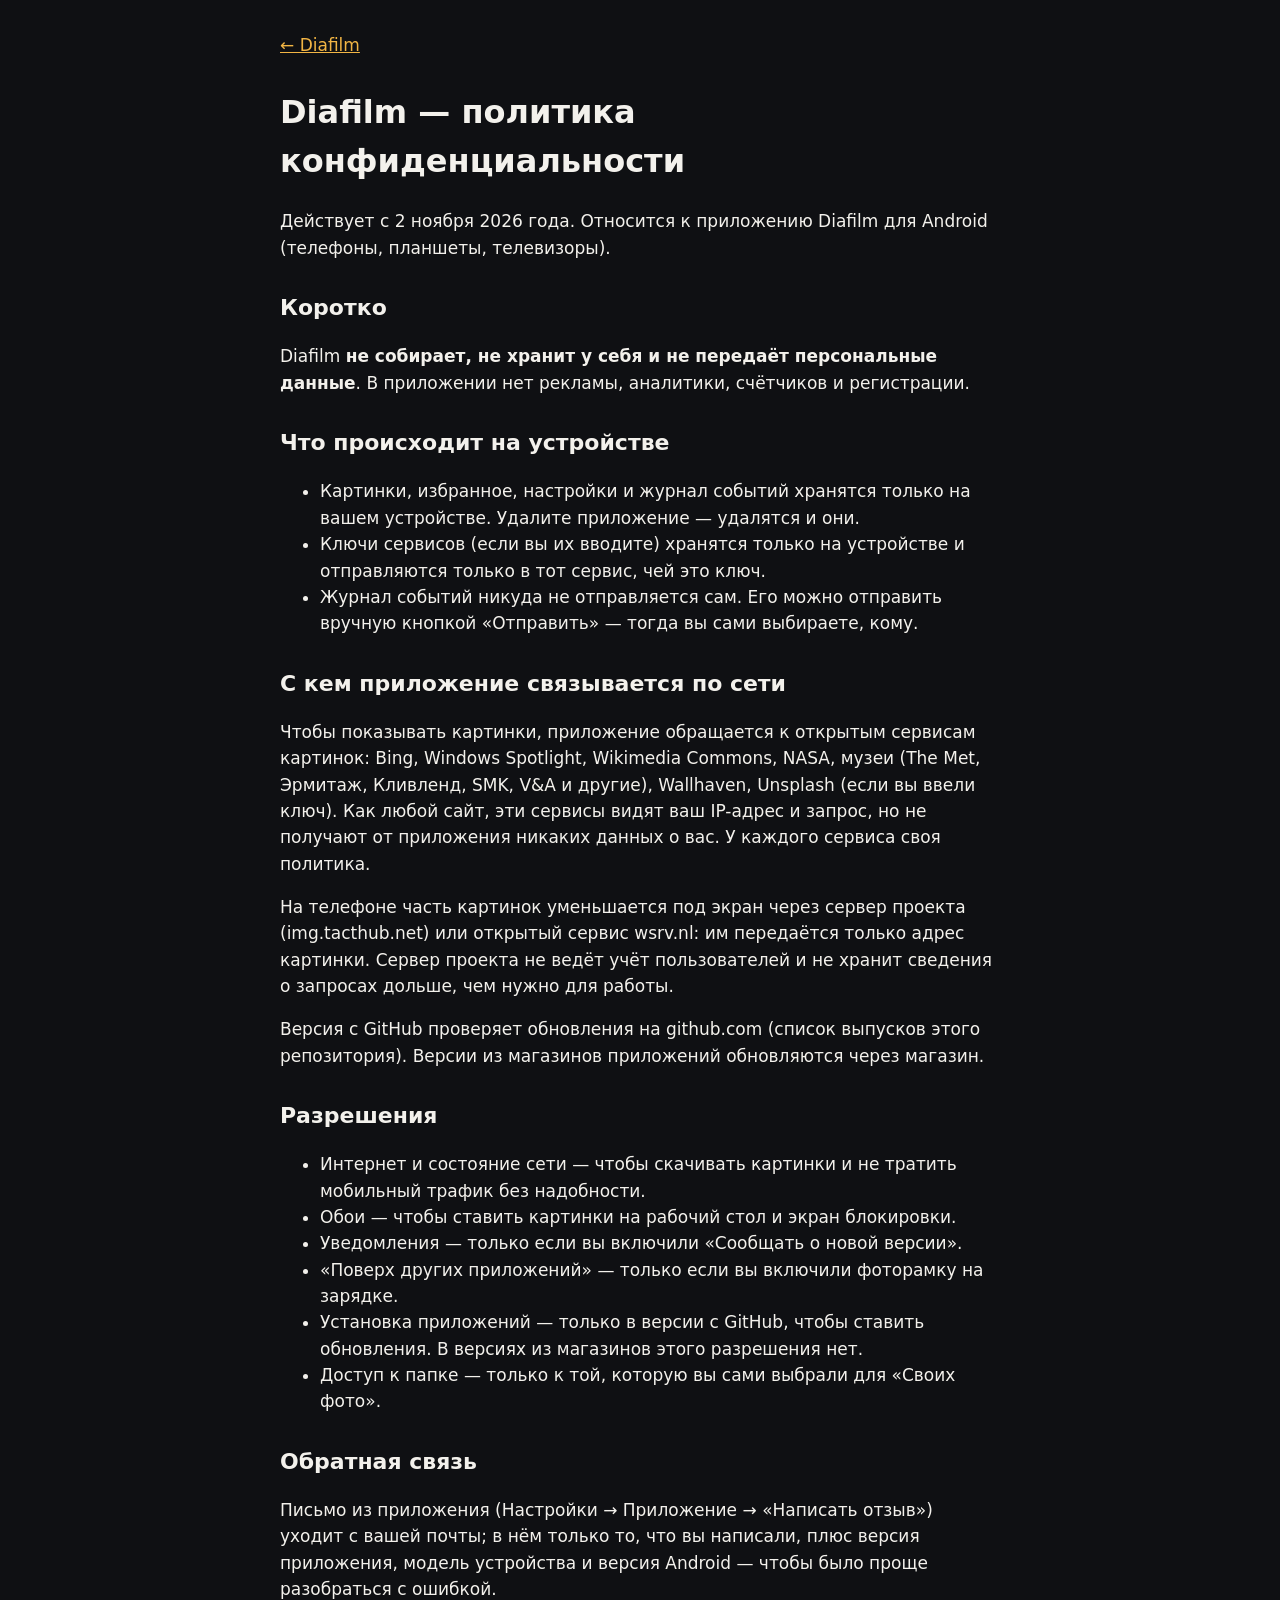
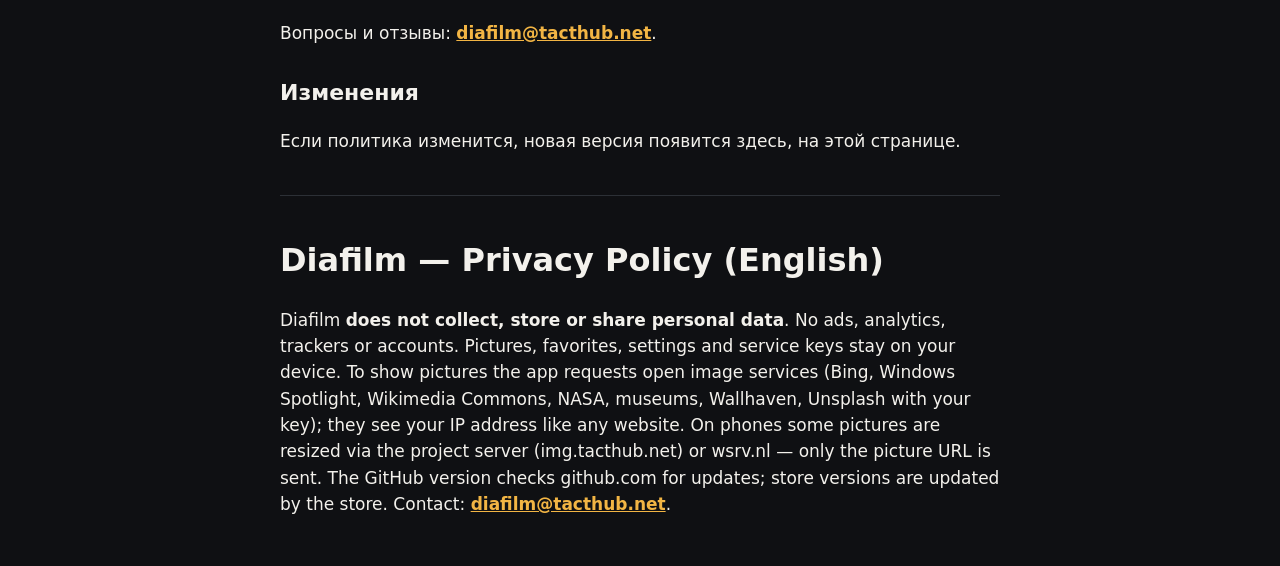
==== privacy.html @ 5a305401 "Сайт Diafilm (GitHub Pages): главная, политика, скриншоты" ====
<!DOCTYPE html>
<html lang="ru">
<head>
<meta charset="utf-8">
<meta name="viewport" content="width=device-width, initial-scale=1">
<title>Diafilm — политика конфиденциальности</title>
<link rel="icon" href="img/favicon.png">
<link rel="stylesheet" href="style.css">
</head>
<body>
<main class="wrap doc">
<a class="back" href="./">← Diafilm</a>
<!-- Создано из PRIVACY.md (make-privacy). Правьте PRIVACY.md. -->
<h1>Diafilm — политика конфиденциальности</h1>
<p>Действует с 2 ноября 2026 года. Относится к приложению Diafilm для Android (телефоны, планшеты, телевизоры).</p>
<h2>Коротко</h2>
<p>Diafilm <b>не собирает, не хранит у себя и не передаёт персональные данные</b>. В приложении нет рекламы, аналитики, счётчиков и регистрации.</p>
<h2>Что происходит на устройстве</h2>
<ul>
<li>Картинки, избранное, настройки и журнал событий хранятся только на вашем устройстве. Удалите приложение — удалятся и они.</li>
<li>Ключи сервисов (если вы их вводите) хранятся только на устройстве и отправляются только в тот сервис, чей это ключ.</li>
<li>Журнал событий никуда не отправляется сам. Его можно отправить вручную кнопкой «Отправить» — тогда вы сами выбираете, кому.</li>
</ul>
<h2>С кем приложение связывается по сети</h2>
<p>Чтобы показывать картинки, приложение обращается к открытым сервисам картинок: Bing, Windows Spotlight, Wikimedia Commons, NASA, музеи (The Met, Эрмитаж, Кливленд, SMK, V&amp;A и другие), Wallhaven, Unsplash (если вы ввели ключ). Как любой сайт, эти сервисы видят ваш IP-адрес и запрос, но не получают от приложения никаких данных о вас. У каждого сервиса своя политика.</p>
<p>На телефоне часть картинок уменьшается под экран через сервер проекта (img.tacthub.net) или открытый сервис wsrv.nl: им передаётся только адрес картинки. Сервер проекта не ведёт учёт пользователей и не хранит сведения о запросах дольше, чем нужно для работы.</p>
<p>Версия с GitHub проверяет обновления на github.com (список выпусков этого репозитория). Версии из магазинов приложений обновляются через магазин.</p>
<h2>Разрешения</h2>
<ul>
<li>Интернет и состояние сети — чтобы скачивать картинки и не тратить мобильный трафик без надобности.</li>
<li>Обои — чтобы ставить картинки на рабочий стол и экран блокировки.</li>
<li>Уведомления — только если вы включили «Сообщать о новой версии».</li>
<li>«Поверх других приложений» — только если вы включили фоторамку на зарядке.</li>
<li>Установка приложений — только в версии с GitHub, чтобы ставить обновления. В версиях из магазинов этого разрешения нет.</li>
<li>Доступ к папке — только к той, которую вы сами выбрали для «Своих фото».</li>
</ul>
<h2>Обратная связь</h2>
<p>Письмо из приложения (Настройки → Приложение → «Написать отзыв») уходит с вашей почты; в нём только то, что вы написали, плюс версия приложения, модель устройства и версия Android — чтобы было проще разобраться с ошибкой.</p>
<p>Вопросы и отзывы: <b><a href="mailto:diafilm@tacthub.net">diafilm@tacthub.net</a></b>.</p>
<h2>Изменения</h2>
<p>Если политика изменится, новая версия появится здесь, на этой странице.</p>
<hr>
<h1>Diafilm — Privacy Policy (English)</h1>
<p>Diafilm <b>does not collect, store or share personal data</b>. No ads, analytics, trackers or accounts. Pictures, favorites, settings and service keys stay on your device. To show pictures the app requests open image services (Bing, Windows Spotlight, Wikimedia Commons, NASA, museums, Wallhaven, Unsplash with your key); they see your IP address like any website. On phones some pictures are resized via the project server (img.tacthub.net) or wsrv.nl — only the picture URL is sent. The GitHub version checks github.com for updates; store versions are updated by the store. Contact: <b><a href="mailto:diafilm@tacthub.net">diafilm@tacthub.net</a></b>.</p>
</main>
</body>
</html>
---- style.css ----
/* Цвета — как в приложении (Ui.kt). */
:root {
  --bg: #0F1013; --surface: #181A1F; --border: #2C3036;
  --text: #F3F1EC; --muted: #A4A8B0; --accent: #F2B544; --on-accent: #1A1405;
}
* { box-sizing: border-box; }
html { -webkit-text-size-adjust: 100%; }
body {
  margin: 0; background: var(--bg); color: var(--text);
  font: 17px/1.55 system-ui, -apple-system, "Segoe UI", Roboto, "Noto Sans", sans-serif;
}
a { color: var(--accent); }
.wrap { max-width: 960px; margin: 0 auto; padding: 0 20px; }

header.hero { text-align: center; padding: 56px 0 40px; }
.hero img.icon { width: 112px; height: 112px; border-radius: 26px; }
.hero h1 { font-size: 44px; margin: 14px 0 6px; letter-spacing: .5px; }
.hero p.lead { font-size: 20px; color: var(--muted); margin: 0 auto 28px; max-width: 560px; }
.btn {
  display: inline-block; background: var(--accent); color: var(--on-accent); text-decoration: none;
  font-weight: 700; font-size: 19px; padding: 14px 34px; border-radius: 14px;
}
.btn:hover { filter: brightness(1.08); }
.note { color: var(--muted); font-size: 15px; margin-top: 12px; }

section { padding: 36px 0; border-top: 1px solid var(--border); }
section h2 { font-size: 28px; margin: 0 0 14px; }
ul.points { padding-left: 22px; margin: 0 0 22px; }
ul.points li { margin: 6px 0; }
.shots { display: flex; gap: 14px; overflow-x: auto; padding-bottom: 8px; }
.shots img { border-radius: 14px; border: 1px solid var(--border); flex: none; }
.shots.phone img { height: 460px; }
.shots.tv img { height: 260px; }

.cards { display: grid; grid-template-columns: repeat(auto-fit, minmax(200px, 1fr)); gap: 12px; }
.card { background: var(--surface); border: 1px solid var(--border); border-radius: 14px; padding: 14px 16px; }
.card b { display: block; margin-bottom: 2px; }
.card span { color: var(--muted); font-size: 15px; }

ol.steps { padding-left: 22px; }
ol.steps li { margin: 8px 0; }

footer { border-top: 1px solid var(--border); padding: 28px 0 48px; color: var(--muted); font-size: 15px; }
footer a { margin-right: 18px; }

/* Политика */
.doc { max-width: 760px; padding-top: 32px; padding-bottom: 32px; }
.doc h1 { font-size: 32px; }
.doc h2 { font-size: 22px; margin-top: 30px; }
.doc hr { border: 0; border-top: 1px solid var(--border); margin: 40px 0; }
.back { display: inline-block; margin-bottom: 8px; }

@media (max-width: 600px) {
  .hero h1 { font-size: 36px; }
  .shots.phone img { height: 380px; }
  .shots.tv img { height: 180px; }
}
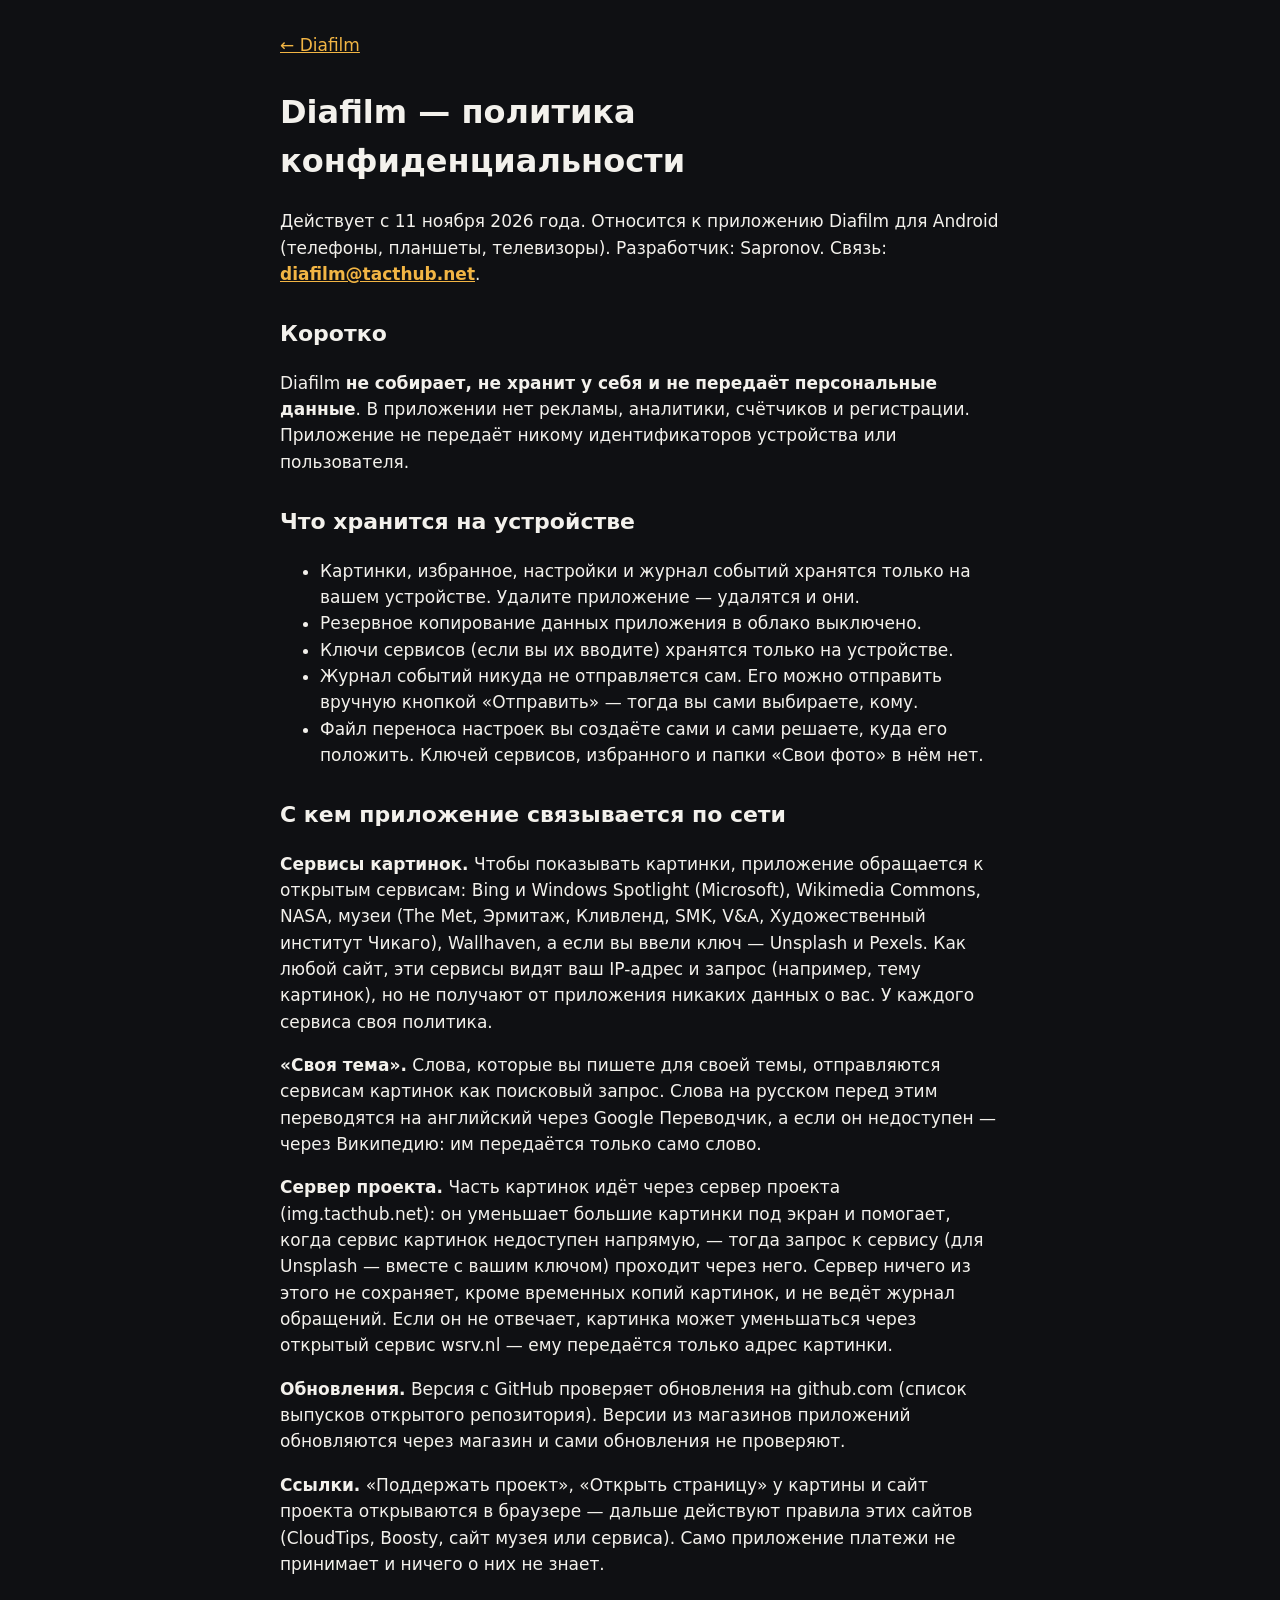
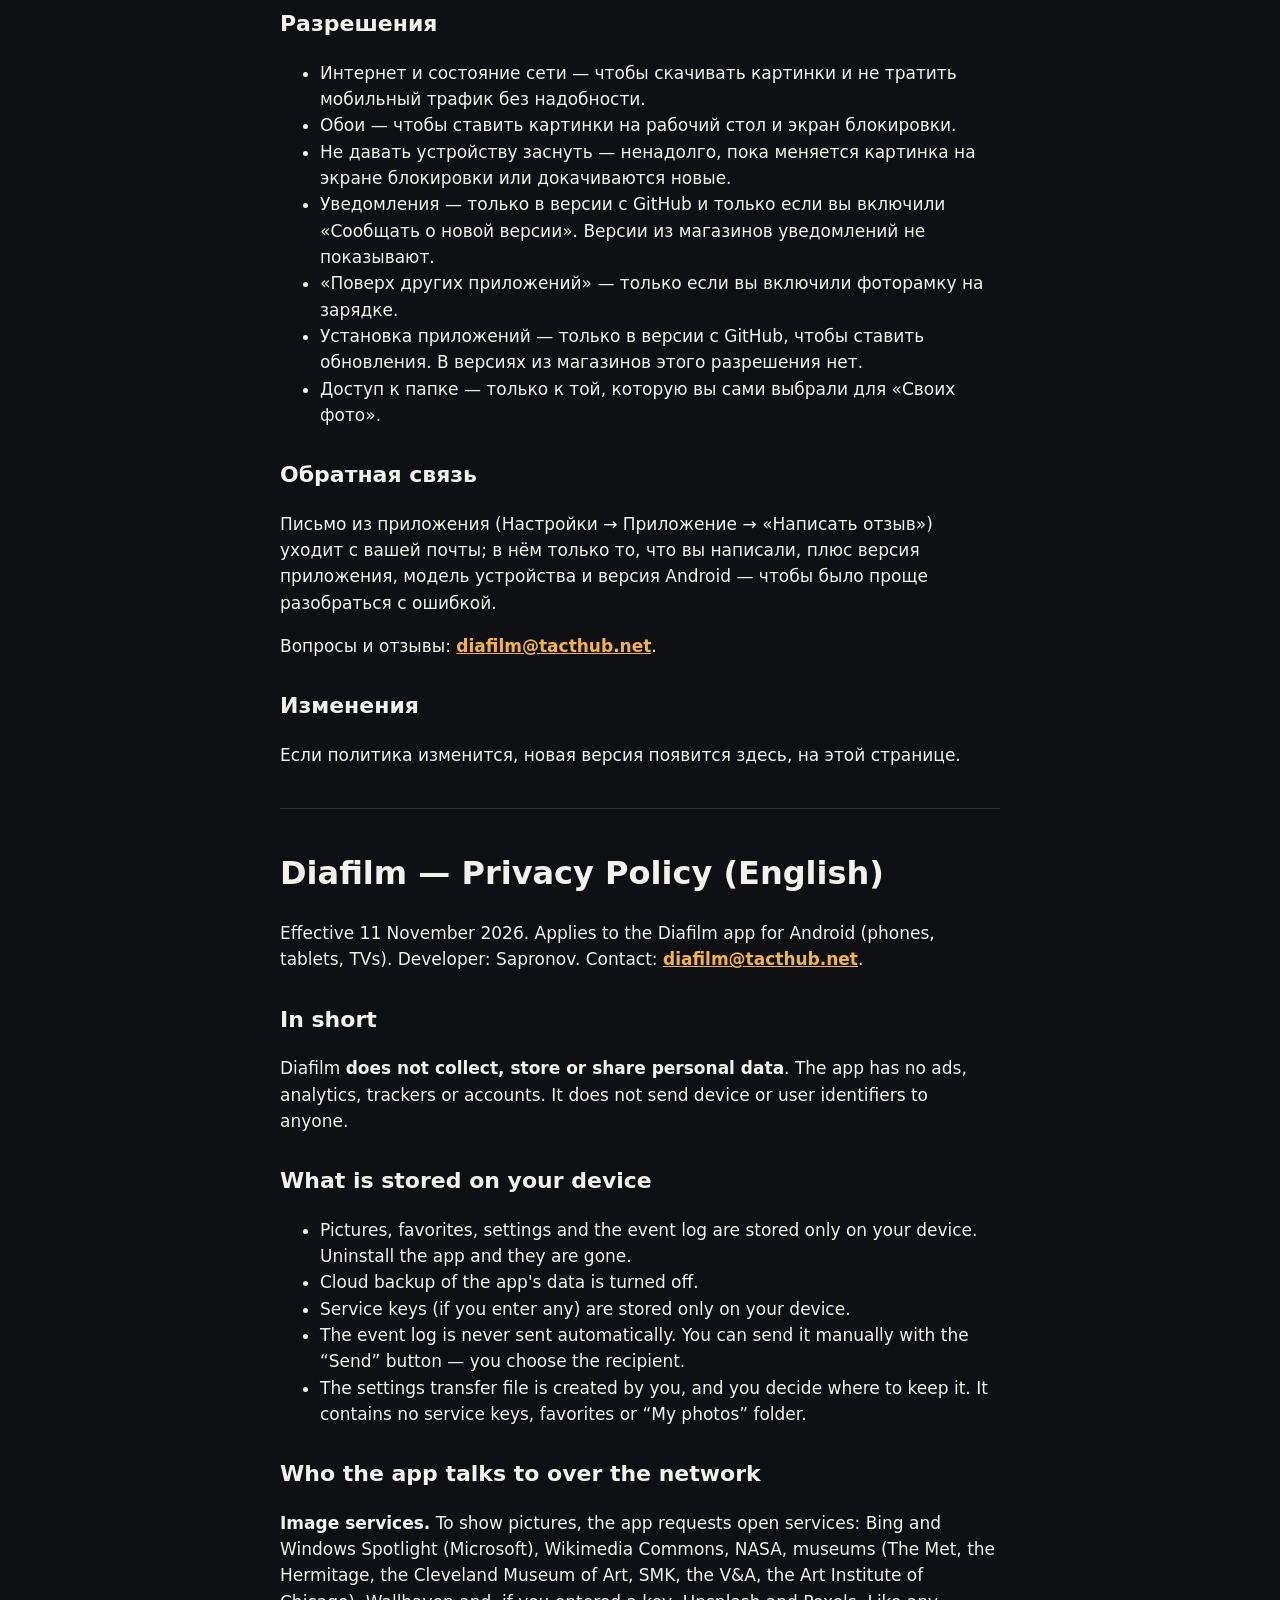
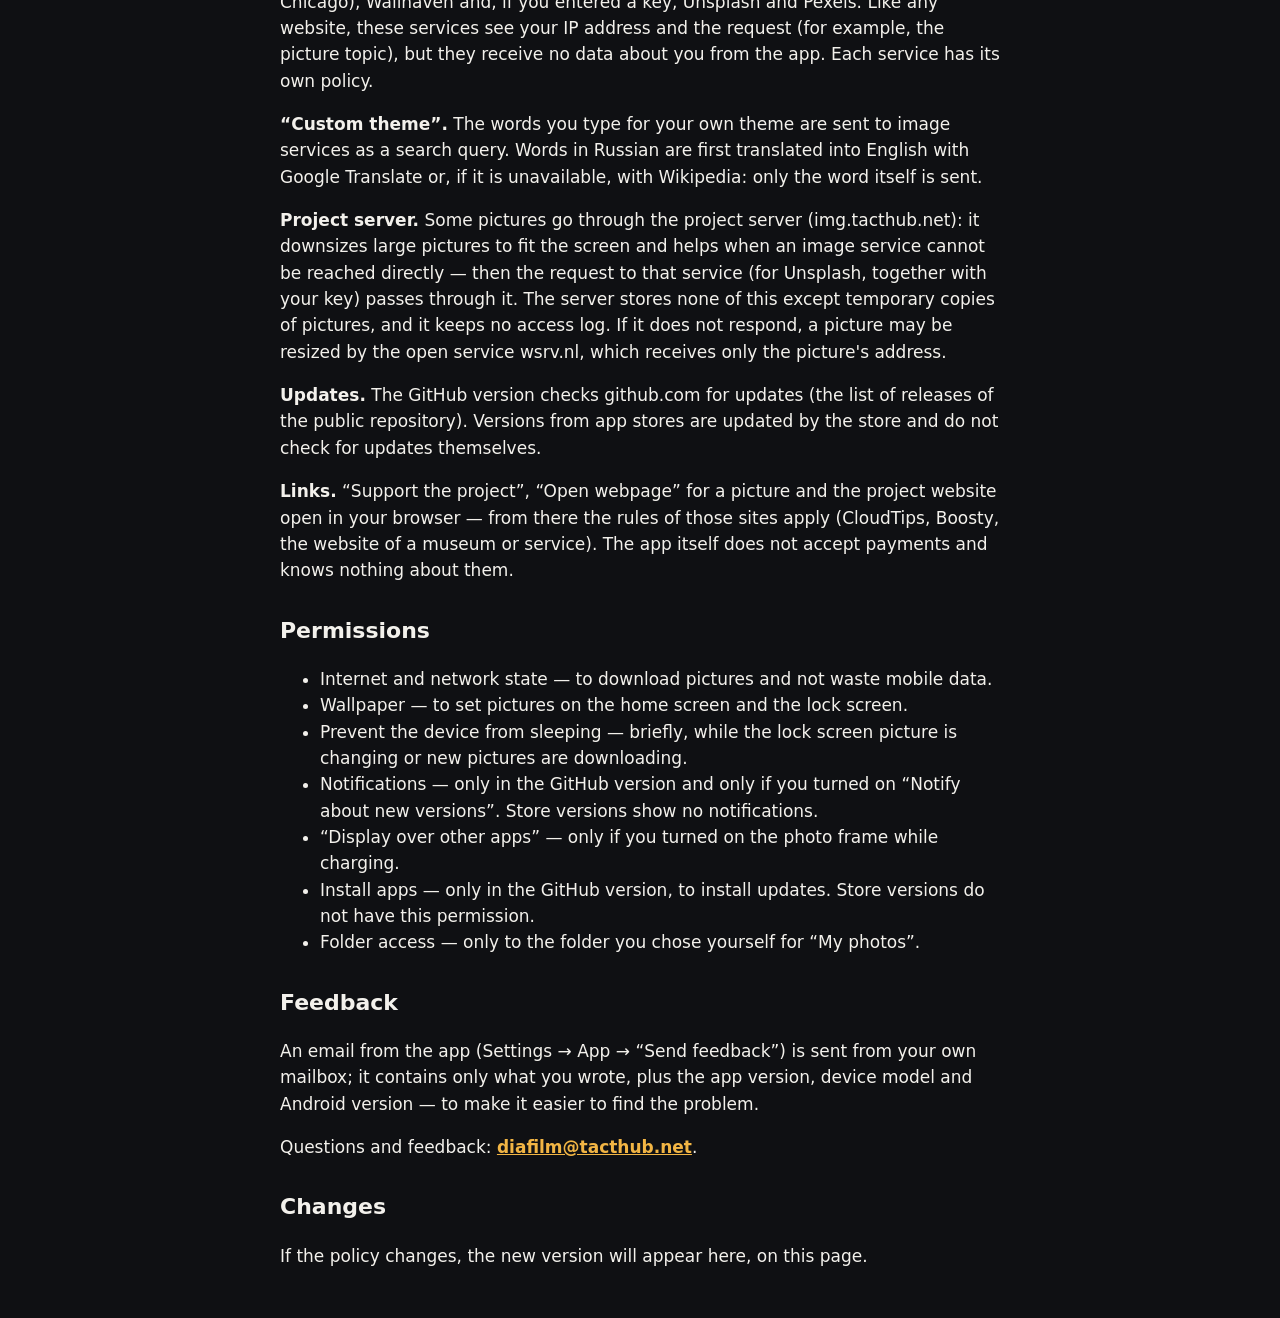
==== commit 901bd021: "Политика конфиденциальности: новая редакция и полный английский текст Уточнено по коду приложения: с" ====
--- a/privacy.html
+++ b/privacy.html
@@ -12,24 +12,29 @@
 <a class="back" href="./">← Diafilm</a>
 <!-- Создано из PRIVACY.md (make-privacy). Правьте PRIVACY.md. -->
 <h1>Diafilm — политика конфиденциальности</h1>
-<p>Действует с 2 ноября 2026 года. Относится к приложению Diafilm для Android (телефоны, планшеты, телевизоры).</p>
+<p>Действует с 11 ноября 2026 года. Относится к приложению Diafilm для Android (телефоны, планшеты, телевизоры). Разработчик: Sapronov. Связь: <b><a href="mailto:diafilm@tacthub.net">diafilm@tacthub.net</a></b>.</p>
 <h2>Коротко</h2>
-<p>Diafilm <b>не собирает, не хранит у себя и не передаёт персональные данные</b>. В приложении нет рекламы, аналитики, счётчиков и регистрации.</p>
-<h2>Что происходит на устройстве</h2>
+<p>Diafilm <b>не собирает, не хранит у себя и не передаёт персональные данные</b>. В приложении нет рекламы, аналитики, счётчиков и регистрации. Приложение не передаёт никому идентификаторов устройства или пользователя.</p>
+<h2>Что хранится на устройстве</h2>
 <ul>
 <li>Картинки, избранное, настройки и журнал событий хранятся только на вашем устройстве. Удалите приложение — удалятся и они.</li>
-<li>Ключи сервисов (если вы их вводите) хранятся только на устройстве и отправляются только в тот сервис, чей это ключ.</li>
+<li>Резервное копирование данных приложения в облако выключено.</li>
+<li>Ключи сервисов (если вы их вводите) хранятся только на устройстве.</li>
 <li>Журнал событий никуда не отправляется сам. Его можно отправить вручную кнопкой «Отправить» — тогда вы сами выбираете, кому.</li>
+<li>Файл переноса настроек вы создаёте сами и сами решаете, куда его положить. Ключей сервисов, избранного и папки «Свои фото» в нём нет.</li>
 </ul>
 <h2>С кем приложение связывается по сети</h2>
-<p>Чтобы показывать картинки, приложение обращается к открытым сервисам картинок: Bing, Windows Spotlight, Wikimedia Commons, NASA, музеи (The Met, Эрмитаж, Кливленд, SMK, V&amp;A и другие), Wallhaven, Unsplash (если вы ввели ключ). Как любой сайт, эти сервисы видят ваш IP-адрес и запрос, но не получают от приложения никаких данных о вас. У каждого сервиса своя политика.</p>
-<p>На телефоне часть картинок уменьшается под экран через сервер проекта (img.tacthub.net) или открытый сервис wsrv.nl: им передаётся только адрес картинки. Сервер проекта не ведёт учёт пользователей и не хранит сведения о запросах дольше, чем нужно для работы.</p>
-<p>Версия с GitHub проверяет обновления на github.com (список выпусков этого репозитория). Версии из магазинов приложений обновляются через магазин.</p>
+<p><b>Сервисы картинок.</b> Чтобы показывать картинки, приложение обращается к открытым сервисам: Bing и Windows Spotlight (Microsoft), Wikimedia Commons, NASA, музеи (The Met, Эрмитаж, Кливленд, SMK, V&amp;A, Художественный институт Чикаго), Wallhaven, а если вы ввели ключ — Unsplash и Pexels. Как любой сайт, эти сервисы видят ваш IP-адрес и запрос (например, тему картинок), но не получают от приложения никаких данных о вас. У каждого сервиса своя политика.</p>
+<p><b>«Своя тема».</b> Слова, которые вы пишете для своей темы, отправляются сервисам картинок как поисковый запрос. Слова на русском перед этим переводятся на английский через Google Переводчик, а если он недоступен — через Википедию: им передаётся только само слово.</p>
+<p><b>Сервер проекта.</b> Часть картинок идёт через сервер проекта (img.tacthub.net): он уменьшает большие картинки под экран и помогает, когда сервис картинок недоступен напрямую, — тогда запрос к сервису (для Unsplash — вместе с вашим ключом) проходит через него. Сервер ничего из этого не сохраняет, кроме временных копий картинок, и не ведёт журнал обращений. Если он не отвечает, картинка может уменьшаться через открытый сервис wsrv.nl — ему передаётся только адрес картинки.</p>
+<p><b>Обновления.</b> Версия с GitHub проверяет обновления на github.com (список выпусков открытого репозитория). Версии из магазинов приложений обновляются через магазин и сами обновления не проверяют.</p>
+<p><b>Ссылки.</b> «Поддержать проект», «Открыть страницу» у картины и сайт проекта открываются в браузере — дальше действуют правила этих сайтов (CloudTips, Boosty, сайт музея или сервиса). Само приложение платежи не принимает и ничего о них не знает.</p>
 <h2>Разрешения</h2>
 <ul>
 <li>Интернет и состояние сети — чтобы скачивать картинки и не тратить мобильный трафик без надобности.</li>
 <li>Обои — чтобы ставить картинки на рабочий стол и экран блокировки.</li>
-<li>Уведомления — только если вы включили «Сообщать о новой версии».</li>
+<li>Не давать устройству заснуть — ненадолго, пока меняется картинка на экране блокировки или докачиваются новые.</li>
+<li>Уведомления — только в версии с GitHub и только если вы включили «Сообщать о новой версии». Версии из магазинов уведомлений не показывают.</li>
 <li>«Поверх других приложений» — только если вы включили фоторамку на зарядке.</li>
 <li>Установка приложений — только в версии с GitHub, чтобы ставить обновления. В версиях из магазинов этого разрешения нет.</li>
 <li>Доступ к папке — только к той, которую вы сами выбрали для «Своих фото».</li>
@@ -41,7 +46,38 @@
 <p>Если политика изменится, новая версия появится здесь, на этой странице.</p>
 <hr>
 <h1>Diafilm — Privacy Policy (English)</h1>
-<p>Diafilm <b>does not collect, store or share personal data</b>. No ads, analytics, trackers or accounts. Pictures, favorites, settings and service keys stay on your device. To show pictures the app requests open image services (Bing, Windows Spotlight, Wikimedia Commons, NASA, museums, Wallhaven, Unsplash with your key); they see your IP address like any website. On phones some pictures are resized via the project server (img.tacthub.net) or wsrv.nl — only the picture URL is sent. The GitHub version checks github.com for updates; store versions are updated by the store. Contact: <b><a href="mailto:diafilm@tacthub.net">diafilm@tacthub.net</a></b>.</p>
+<p>Effective 11 November 2026. Applies to the Diafilm app for Android (phones, tablets, TVs). Developer: Sapronov. Contact: <b><a href="mailto:diafilm@tacthub.net">diafilm@tacthub.net</a></b>.</p>
+<h2>In short</h2>
+<p>Diafilm <b>does not collect, store or share personal data</b>. The app has no ads, analytics, trackers or accounts. It does not send device or user identifiers to anyone.</p>
+<h2>What is stored on your device</h2>
+<ul>
+<li>Pictures, favorites, settings and the event log are stored only on your device. Uninstall the app and they are gone.</li>
+<li>Cloud backup of the app's data is turned off.</li>
+<li>Service keys (if you enter any) are stored only on your device.</li>
+<li>The event log is never sent automatically. You can send it manually with the “Send” button — you choose the recipient.</li>
+<li>The settings transfer file is created by you, and you decide where to keep it. It contains no service keys, favorites or “My photos” folder.</li>
+</ul>
+<h2>Who the app talks to over the network</h2>
+<p><b>Image services.</b> To show pictures, the app requests open services: Bing and Windows Spotlight (Microsoft), Wikimedia Commons, NASA, museums (The Met, the Hermitage, the Cleveland Museum of Art, SMK, the V&amp;A, the Art Institute of Chicago), Wallhaven and, if you entered a key, Unsplash and Pexels. Like any website, these services see your IP address and the request (for example, the picture topic), but they receive no data about you from the app. Each service has its own policy.</p>
+<p><b>“Custom theme”.</b> The words you type for your own theme are sent to image services as a search query. Words in Russian are first translated into English with Google Translate or, if it is unavailable, with Wikipedia: only the word itself is sent.</p>
+<p><b>Project server.</b> Some pictures go through the project server (img.tacthub.net): it downsizes large pictures to fit the screen and helps when an image service cannot be reached directly — then the request to that service (for Unsplash, together with your key) passes through it. The server stores none of this except temporary copies of pictures, and it keeps no access log. If it does not respond, a picture may be resized by the open service wsrv.nl, which receives only the picture's address.</p>
+<p><b>Updates.</b> The GitHub version checks github.com for updates (the list of releases of the public repository). Versions from app stores are updated by the store and do not check for updates themselves.</p>
+<p><b>Links.</b> “Support the project”, “Open webpage” for a picture and the project website open in your browser — from there the rules of those sites apply (CloudTips, Boosty, the website of a museum or service). The app itself does not accept payments and knows nothing about them.</p>
+<h2>Permissions</h2>
+<ul>
+<li>Internet and network state — to download pictures and not waste mobile data.</li>
+<li>Wallpaper — to set pictures on the home screen and the lock screen.</li>
+<li>Prevent the device from sleeping — briefly, while the lock screen picture is changing or new pictures are downloading.</li>
+<li>Notifications — only in the GitHub version and only if you turned on “Notify about new versions”. Store versions show no notifications.</li>
+<li>“Display over other apps” — only if you turned on the photo frame while charging.</li>
+<li>Install apps — only in the GitHub version, to install updates. Store versions do not have this permission.</li>
+<li>Folder access — only to the folder you chose yourself for “My photos”.</li>
+</ul>
+<h2>Feedback</h2>
+<p>An email from the app (Settings → App → “Send feedback”) is sent from your own mailbox; it contains only what you wrote, plus the app version, device model and Android version — to make it easier to find the problem.</p>
+<p>Questions and feedback: <b><a href="mailto:diafilm@tacthub.net">diafilm@tacthub.net</a></b>.</p>
+<h2>Changes</h2>
+<p>If the policy changes, the new version will appear here, on this page.</p>
 </main>
 </body>
 </html>
--- a/style.css
+++ b/style.css
@@ -55,3 +55,21 @@
   .shots.phone img { height: 380px; }
   .shots.tv img { height: 180px; }
 }
+
+/* Поддержать */
+.pay { display: flex; flex-wrap: wrap; gap: 12px; }
+.btn2 { background: transparent; color: var(--accent); border: 2px solid var(--accent); padding: 12px 32px; }
+.crypto { display: grid; gap: 12px; margin-top: 12px; }
+.coin { display: flex; gap: 18px; align-items: center; }
+.coin img { width: 160px; height: 160px; background: #fff; border-radius: 10px; padding: 6px; flex: none; }
+.coin b { display: block; margin-bottom: 6px; }
+.addr { display: block; word-break: break-all; font-size: 15px; background: var(--bg); border: 1px solid var(--border);
+  border-radius: 8px; padding: 8px 10px; margin-bottom: 10px; }
+.copy { background: var(--surface); color: var(--text); border: 1px solid var(--border); border-radius: 10px;
+  padding: 8px 16px; font: inherit; font-size: 15px; cursor: pointer; }
+.copy:hover { border-color: var(--accent); }
+.btn-support { margin-left: 10px; }
+@media (max-width: 600px) {
+  .coin { flex-direction: column; align-items: flex-start; }
+  .btn-support { margin: 12px 0 0; }
+}
